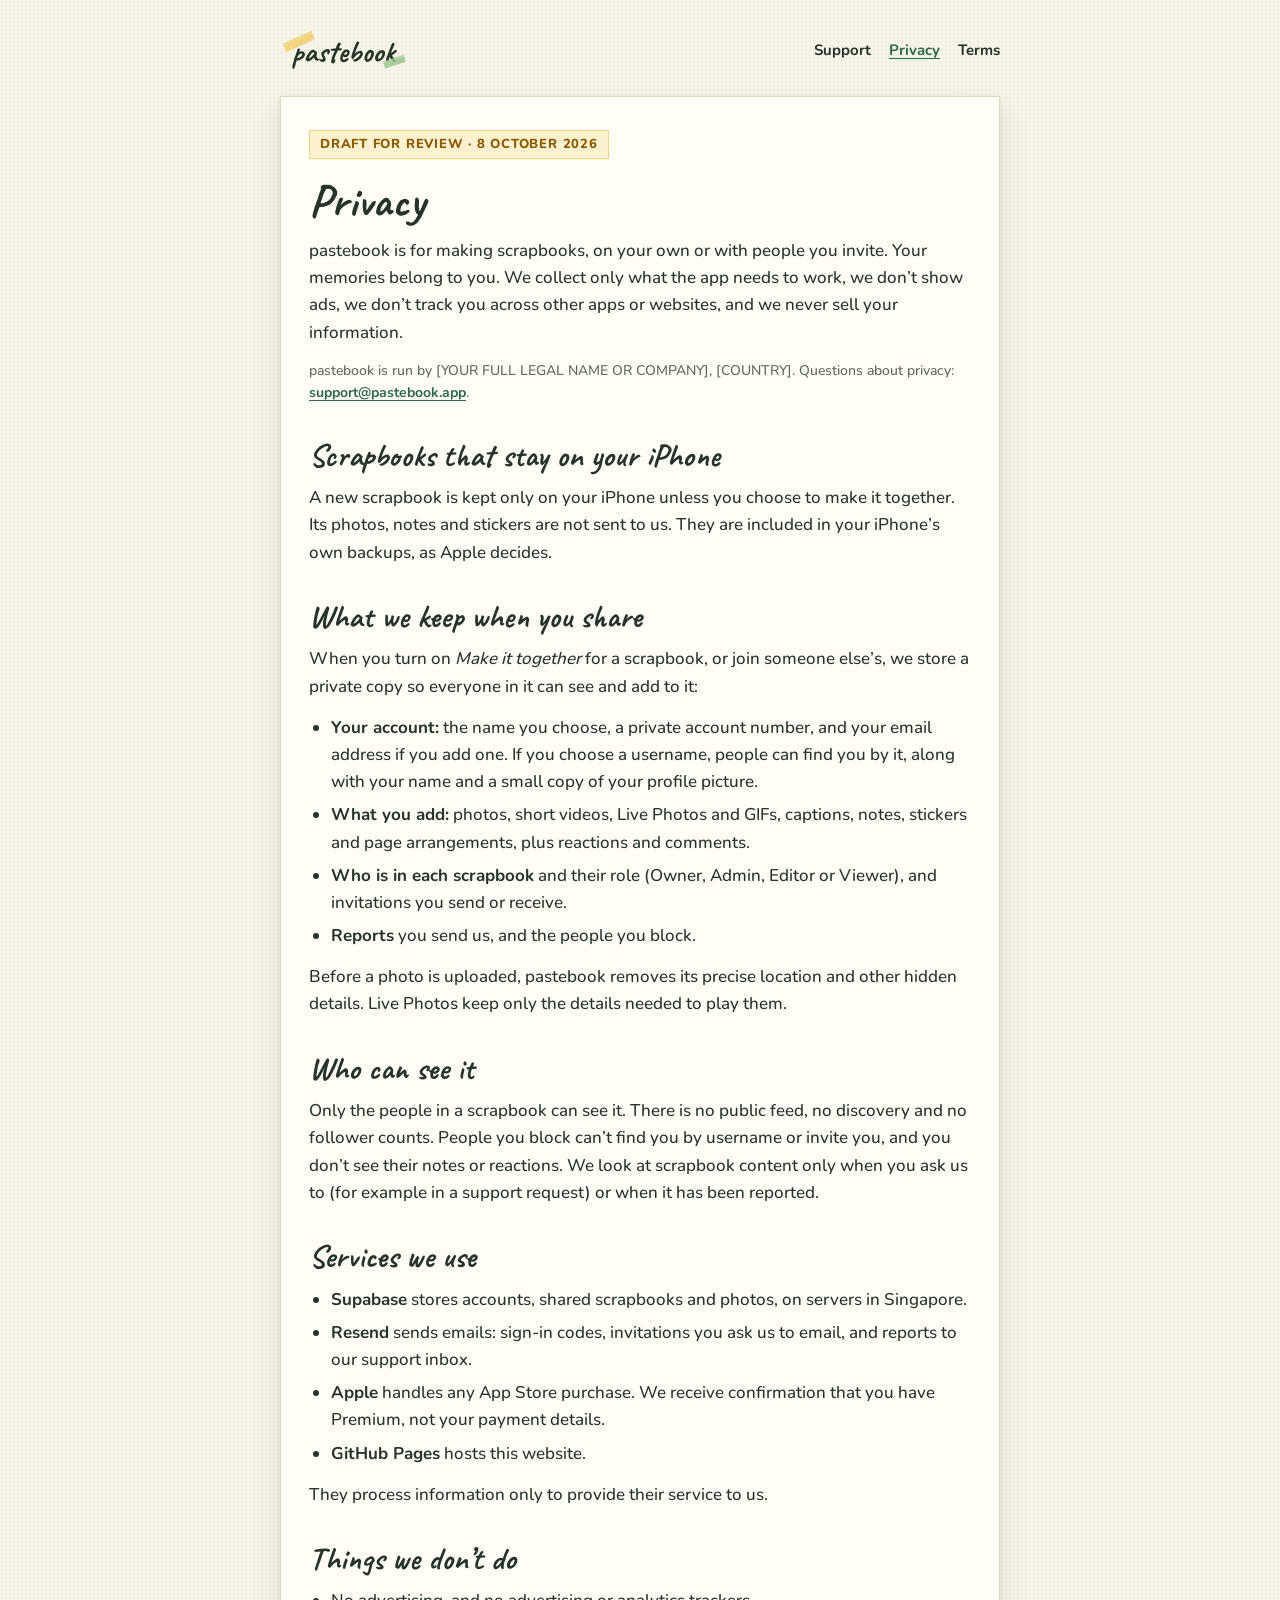
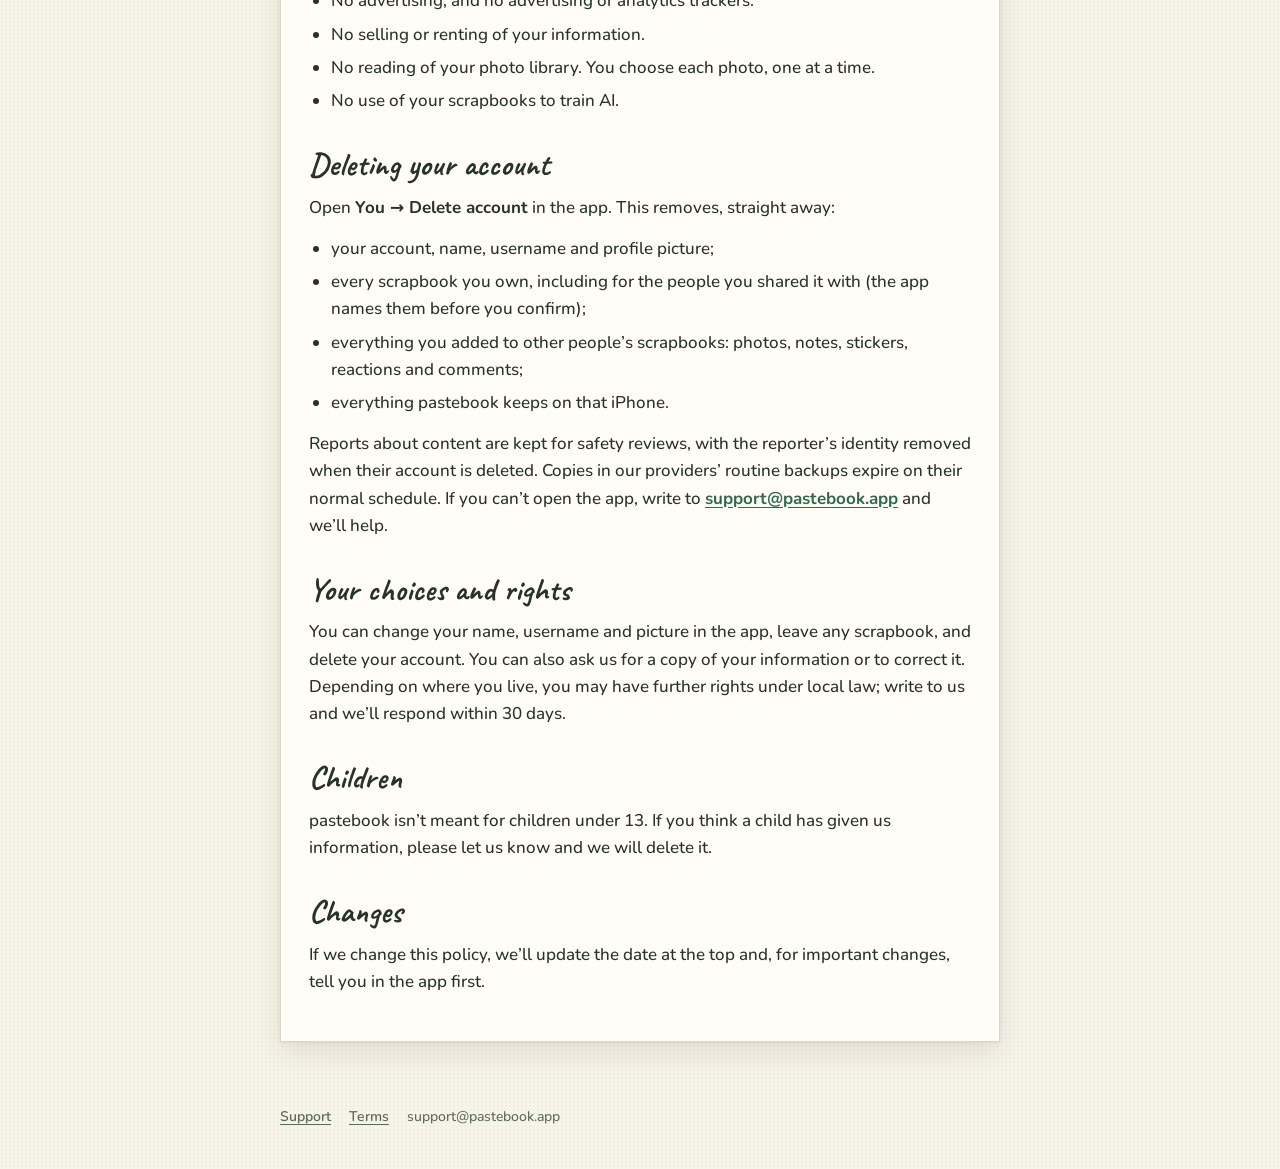
==== privacy/index.html @ 36720c3c "Publish the pastebook website Invitation page, Privacy, Terms and Support, with the Apple link file." ====
<!doctype html>
<html lang="en">
<head>
<meta charset="utf-8">
<meta name="viewport" content="width=device-width, initial-scale=1">
<title>Privacy · pastebook</title>
<meta name="description" content="How pastebook handles your scrapbooks, photos and account.">
<link rel="icon" href="/icon.svg" type="image/svg+xml">
<link rel="apple-touch-icon" href="/apple-touch-icon.png">
<link rel="stylesheet" href="/style.css">
</head>
<body>
<header class="site">
  <a href="/"><img src="/logo.svg" alt="pastebook" width="129" height="44"></a>
  <nav><a href="/support/">Support</a><a href="/privacy/" aria-current="page">Privacy</a><a href="/terms/">Terms</a></nav>
</header>
<main>
<article class="sheet">
  <span class="draft">Draft for review · 8 October 2026</span>
  <h1>Privacy</h1>
  <p>pastebook is for making scrapbooks, on your own or with people you invite. Your memories belong to you. We collect only what the app needs to work, we don’t show ads, we don’t track you across other apps or websites, and we never sell your information.</p>
  <p class="meta">pastebook is run by [YOUR FULL LEGAL NAME OR COMPANY], [COUNTRY]. Questions about privacy: <a href="mailto:support@pastebook.app">support@pastebook.app</a>.</p>

  <h2>Scrapbooks that stay on your iPhone</h2>
  <p>A new scrapbook is kept only on your iPhone unless you choose to make it together. Its photos, notes and stickers are not sent to us. They are included in your iPhone’s own backups, as Apple decides.</p>

  <h2>What we keep when you share</h2>
  <p>When you turn on <em>Make it together</em> for a scrapbook, or join someone else’s, we store a private copy so everyone in it can see and add to it:</p>
  <ul>
    <li><strong>Your account:</strong> the name you choose, a private account number, and your email address if you add one. If you choose a username, people can find you by it, along with your name and a small copy of your profile picture.</li>
    <li><strong>What you add:</strong> photos, short videos, Live Photos and GIFs, captions, notes, stickers and page arrangements, plus reactions and comments.</li>
    <li><strong>Who is in each scrapbook</strong> and their role (Owner, Admin, Editor or Viewer), and invitations you send or receive.</li>
    <li><strong>Reports</strong> you send us, and the people you block.</li>
  </ul>
  <p>Before a photo is uploaded, pastebook removes its precise location and other hidden details. Live Photos keep only the details needed to play them.</p>

  <h2>Who can see it</h2>
  <p>Only the people in a scrapbook can see it. There is no public feed, no discovery and no follower counts. People you block can’t find you by username or invite you, and you don’t see their notes or reactions. We look at scrapbook content only when you ask us to (for example in a support request) or when it has been reported.</p>

  <h2>Services we use</h2>
  <ul>
    <li><strong>Supabase</strong> stores accounts, shared scrapbooks and photos, on servers in Singapore.</li>
    <li><strong>Resend</strong> sends emails: sign-in codes, invitations you ask us to email, and reports to our support inbox.</li>
    <li><strong>Apple</strong> handles any App Store purchase. We receive confirmation that you have Premium, not your payment details.</li>
    <li><strong>GitHub Pages</strong> hosts this website.</li>
  </ul>
  <p>They process information only to provide their service to us.</p>

  <h2>Things we don’t do</h2>
  <ul>
    <li>No advertising, and no advertising or analytics trackers.</li>
    <li>No selling or renting of your information.</li>
    <li>No reading of your photo library. You choose each photo, one at a time.</li>
    <li>No use of your scrapbooks to train AI.</li>
  </ul>

  <h2>Deleting your account</h2>
  <p>Open <strong>You → Delete account</strong> in the app. This removes, straight away:</p>
  <ul>
    <li>your account, name, username and profile picture;</li>
    <li>every scrapbook you own, including for the people you shared it with (the app names them before you confirm);</li>
    <li>everything you added to other people’s scrapbooks: photos, notes, stickers, reactions and comments;</li>
    <li>everything pastebook keeps on that iPhone.</li>
  </ul>
  <p>Reports about content are kept for safety reviews, with the reporter’s identity removed when their account is deleted. Copies in our providers’ routine backups expire on their normal schedule. If you can’t open the app, write to <a href="mailto:support@pastebook.app">support@pastebook.app</a> and we’ll help.</p>

  <h2>Your choices and rights</h2>
  <p>You can change your name, username and picture in the app, leave any scrapbook, and delete your account. You can also ask us for a copy of your information or to correct it. Depending on where you live, you may have further rights under local law; write to us and we’ll respond within 30 days.</p>

  <h2>Children</h2>
  <p>pastebook isn’t meant for children under 13. If you think a child has given us information, please let us know and we will delete it.</p>

  <h2>Changes</h2>
  <p>If we change this policy, we’ll update the date at the top and, for important changes, tell you in the app first.</p>
</article>
</main>
<footer>
  <a href="/support/">Support</a>
  <a href="/terms/">Terms</a>
  <span>support@pastebook.app</span>
</footer>
</body>
</html>
---- style.css ----
/* pastebook website. Pressed garden palette, bundled OFL fonts, no trackers. */
@font-face { font-family: "Caveat"; src: url("/fonts/Caveat.ttf") format("truetype"); font-weight: 400 700; font-display: swap; }
@font-face { font-family: "Nunito"; src: url("/fonts/Nunito.ttf") format("truetype"); font-weight: 200 1000; font-display: swap; }

:root {
  --paper: #F7F4EA; --sheet: #FFFDF6; --line: #DCD8C6;
  --ink: #263428; --soft: #5C6A5D; --accent: #2E6A4B;
  --butter: rgba(242, 207, 107, .82); --sage: #9CC48C; --blush: #F1B2A6;
}
* { box-sizing: border-box; }
html { -webkit-text-size-adjust: 100%; }
body {
  margin: 0; background: var(--paper); color: var(--ink);
  font: 500 17px/1.6 "Nunito", system-ui, sans-serif;
  background-image: radial-gradient(rgba(120, 100, 60, .05) 1px, transparent 1px); background-size: 4px 4px;
}
a { color: var(--accent); font-weight: 700; text-underline-offset: 3px; }
a:hover { color: #1F4A34; }
header.site { max-width: 760px; margin: 0 auto; padding: 28px 20px 0; display: flex; align-items: center; justify-content: space-between; gap: 16px; flex-wrap: wrap; }
header.site img { height: 44px; width: auto; display: block; }
header.site nav { display: flex; gap: 18px; flex-wrap: wrap; font-size: 15px; }
header.site nav a { text-decoration: none; color: var(--ink); }
header.site nav a[aria-current="page"] { color: var(--accent); text-decoration: underline; }
main { max-width: 760px; margin: 0 auto; padding: 24px 20px 64px; }
.sheet {
  background: var(--sheet); border: 1px solid var(--line); padding: 32px 28px; position: relative;
  box-shadow: 0 10px 30px rgba(50, 35, 10, .10), 0 1px 3px rgba(50, 35, 10, .08);
}
.sheet.tape::before {
  content: ""; position: absolute; top: -12px; left: 50%; width: 92px; height: 24px; margin-left: -46px;
  background: var(--butter); transform: rotate(-3deg);
}
h1, h2 { font-family: "Caveat", cursive; font-weight: 700; line-height: 1.05; margin: 0 0 12px; }
h1 { font-size: 46px; }
h2 { font-size: 32px; margin-top: 34px; }
h3 { font-size: 18px; margin: 22px 0 6px; }
p, ul { margin: 0 0 14px; }
ul { padding-left: 22px; }
li { margin-bottom: 6px; }
.soft { color: var(--soft); }
.meta { font-size: 14px; color: var(--soft); }
.draft { display: inline-block; font-size: 13px; font-weight: 800; letter-spacing: .06em; text-transform: uppercase;
  color: #8A5A00; background: #FBF1CF; border: 1px solid #E8D690; padding: 3px 10px; margin-bottom: 18px; }
.button {
  display: inline-block; background: var(--accent); color: #fff; text-decoration: none; font-weight: 800;
  padding: 13px 22px; border-radius: 14px; box-shadow: 0 3px 8px rgba(30, 60, 40, .3);
}
.button:hover { color: #fff; background: #285E42; }
.note { background: rgba(156, 196, 140, .25); border: 1px solid rgba(156, 196, 140, .7); padding: 14px 16px; margin: 18px 0; }
footer { max-width: 760px; margin: 0 auto; padding: 0 20px 40px; font-size: 14px; color: var(--soft); display: flex; gap: 18px; flex-wrap: wrap; }
footer a { color: var(--soft); font-weight: 600; }
.hero { text-align: center; padding: 40px 28px; }
.hero img.icon { width: 112px; height: 112px; transform: rotate(-4deg); }
.hero h1 { font-size: 56px; margin-top: 18px; }
.steps li { margin-bottom: 10px; }
@media (max-width: 520px) {
  .sheet { padding: 26px 20px; }
  h1 { font-size: 40px; }
  .hero h1 { font-size: 46px; }
}
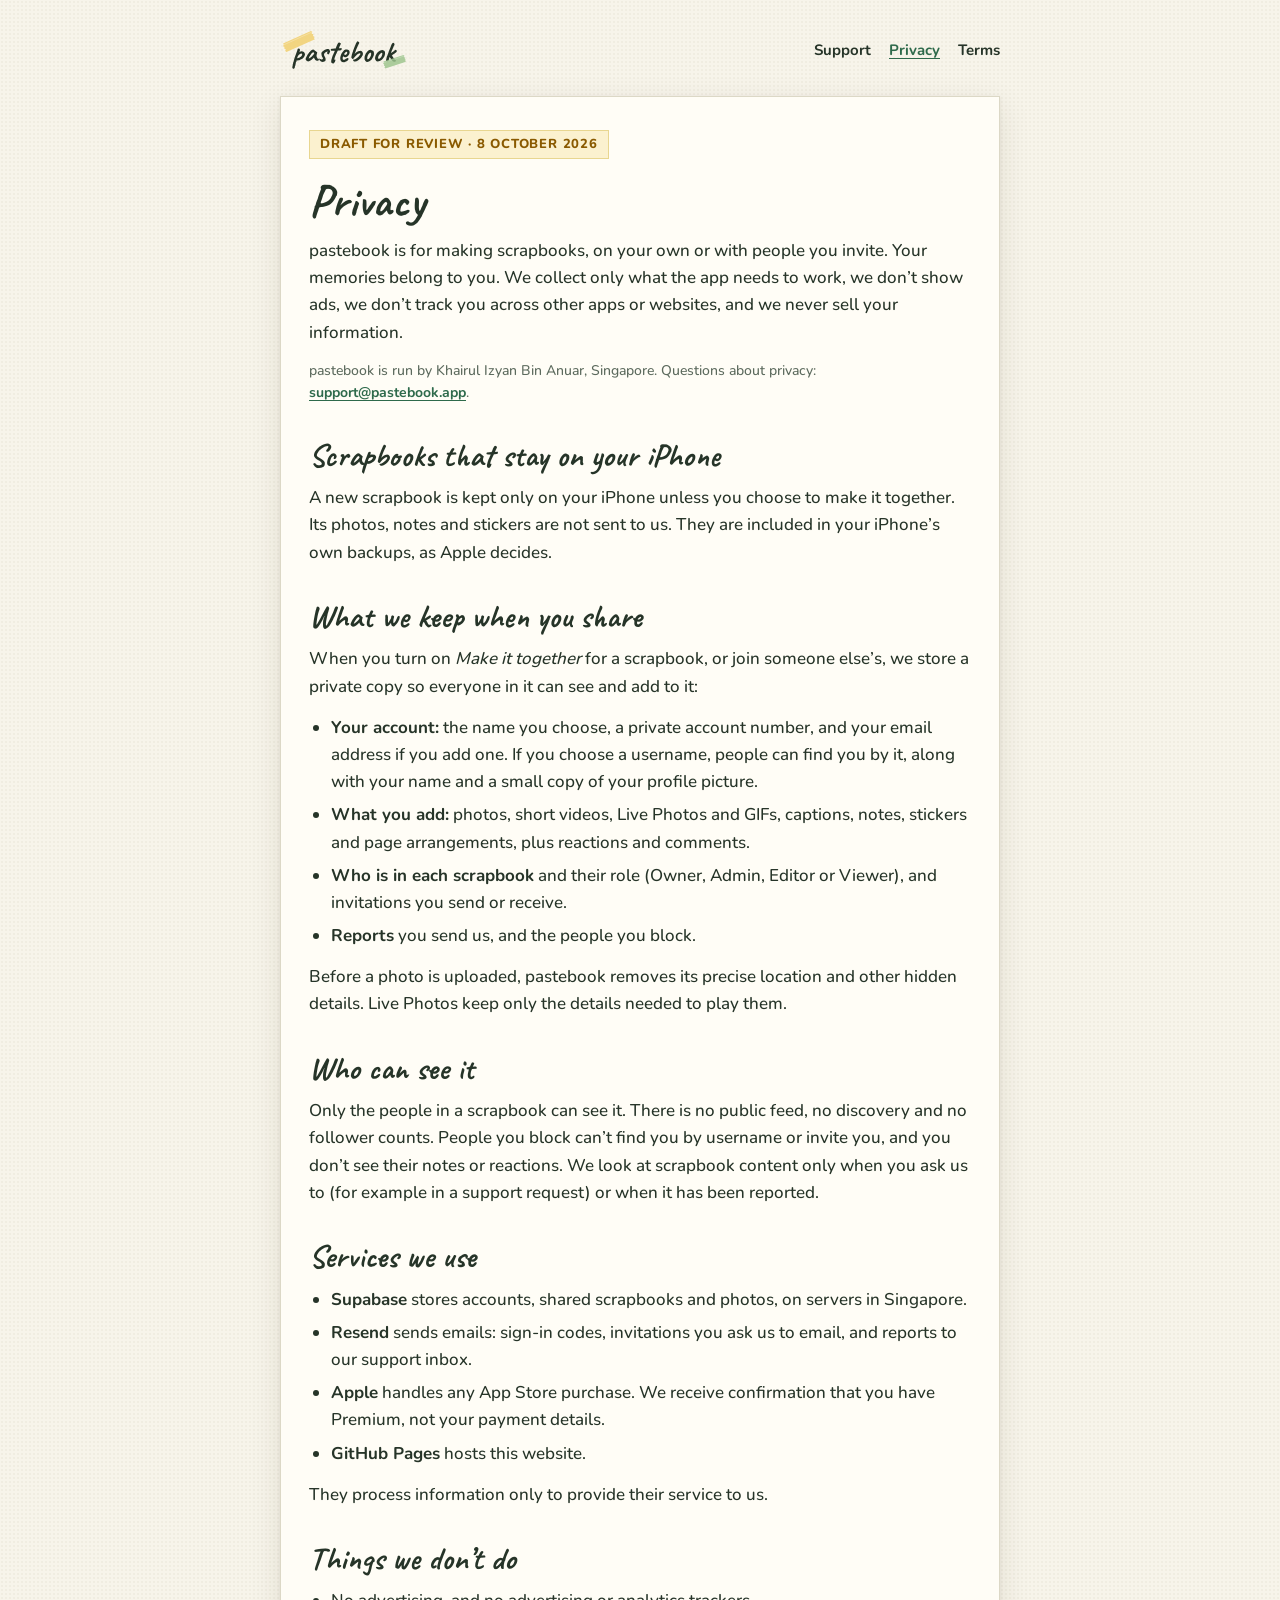
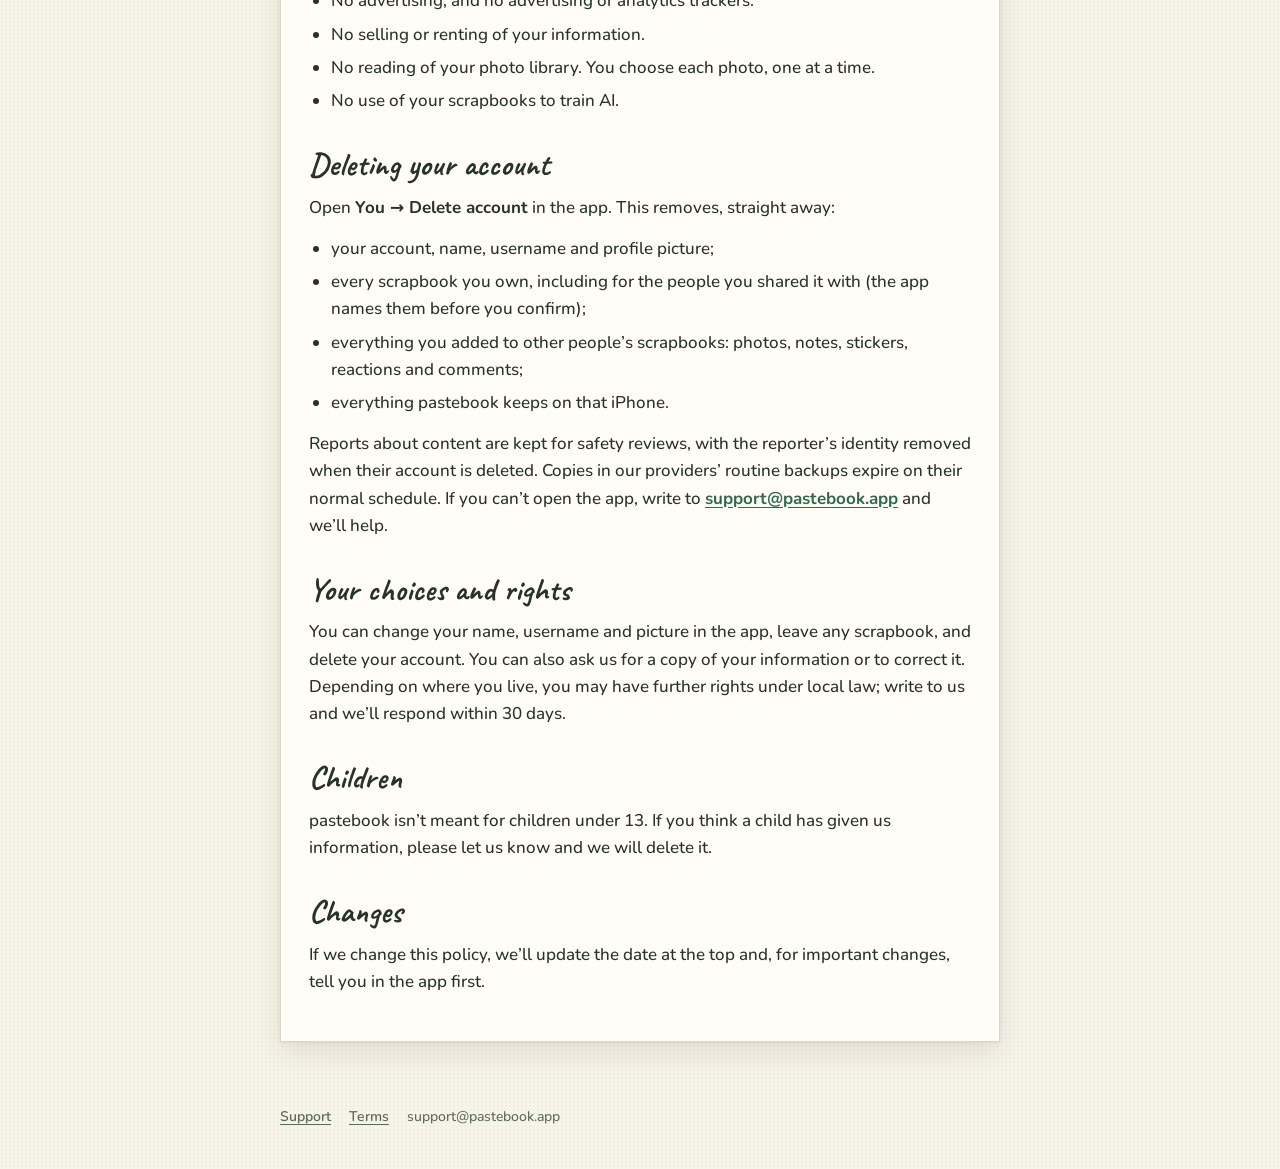
==== commit 5344f6d3: "Name who runs pastebook in the privacy policy and terms Co-Authored-By: Claude Opus 5.5 <noreply@ant" ====
--- a/privacy/index.html
+++ b/privacy/index.html
@@ -19,7 +19,7 @@
   <span class="draft">Draft for review · 8 October 2026</span>
   <h1>Privacy</h1>
   <p>pastebook is for making scrapbooks, on your own or with people you invite. Your memories belong to you. We collect only what the app needs to work, we don’t show ads, we don’t track you across other apps or websites, and we never sell your information.</p>
-  <p class="meta">pastebook is run by [YOUR FULL LEGAL NAME OR COMPANY], [COUNTRY]. Questions about privacy: <a href="mailto:support@pastebook.app">support@pastebook.app</a>.</p>
+  <p class="meta">pastebook is run by Khairul Izyan Bin Anuar, Singapore. Questions about privacy: <a href="mailto:support@pastebook.app">support@pastebook.app</a>.</p>
 
   <h2>Scrapbooks that stay on your iPhone</h2>
   <p>A new scrapbook is kept only on your iPhone unless you choose to make it together. Its photos, notes and stickers are not sent to us. They are included in your iPhone’s own backups, as Apple decides.</p>
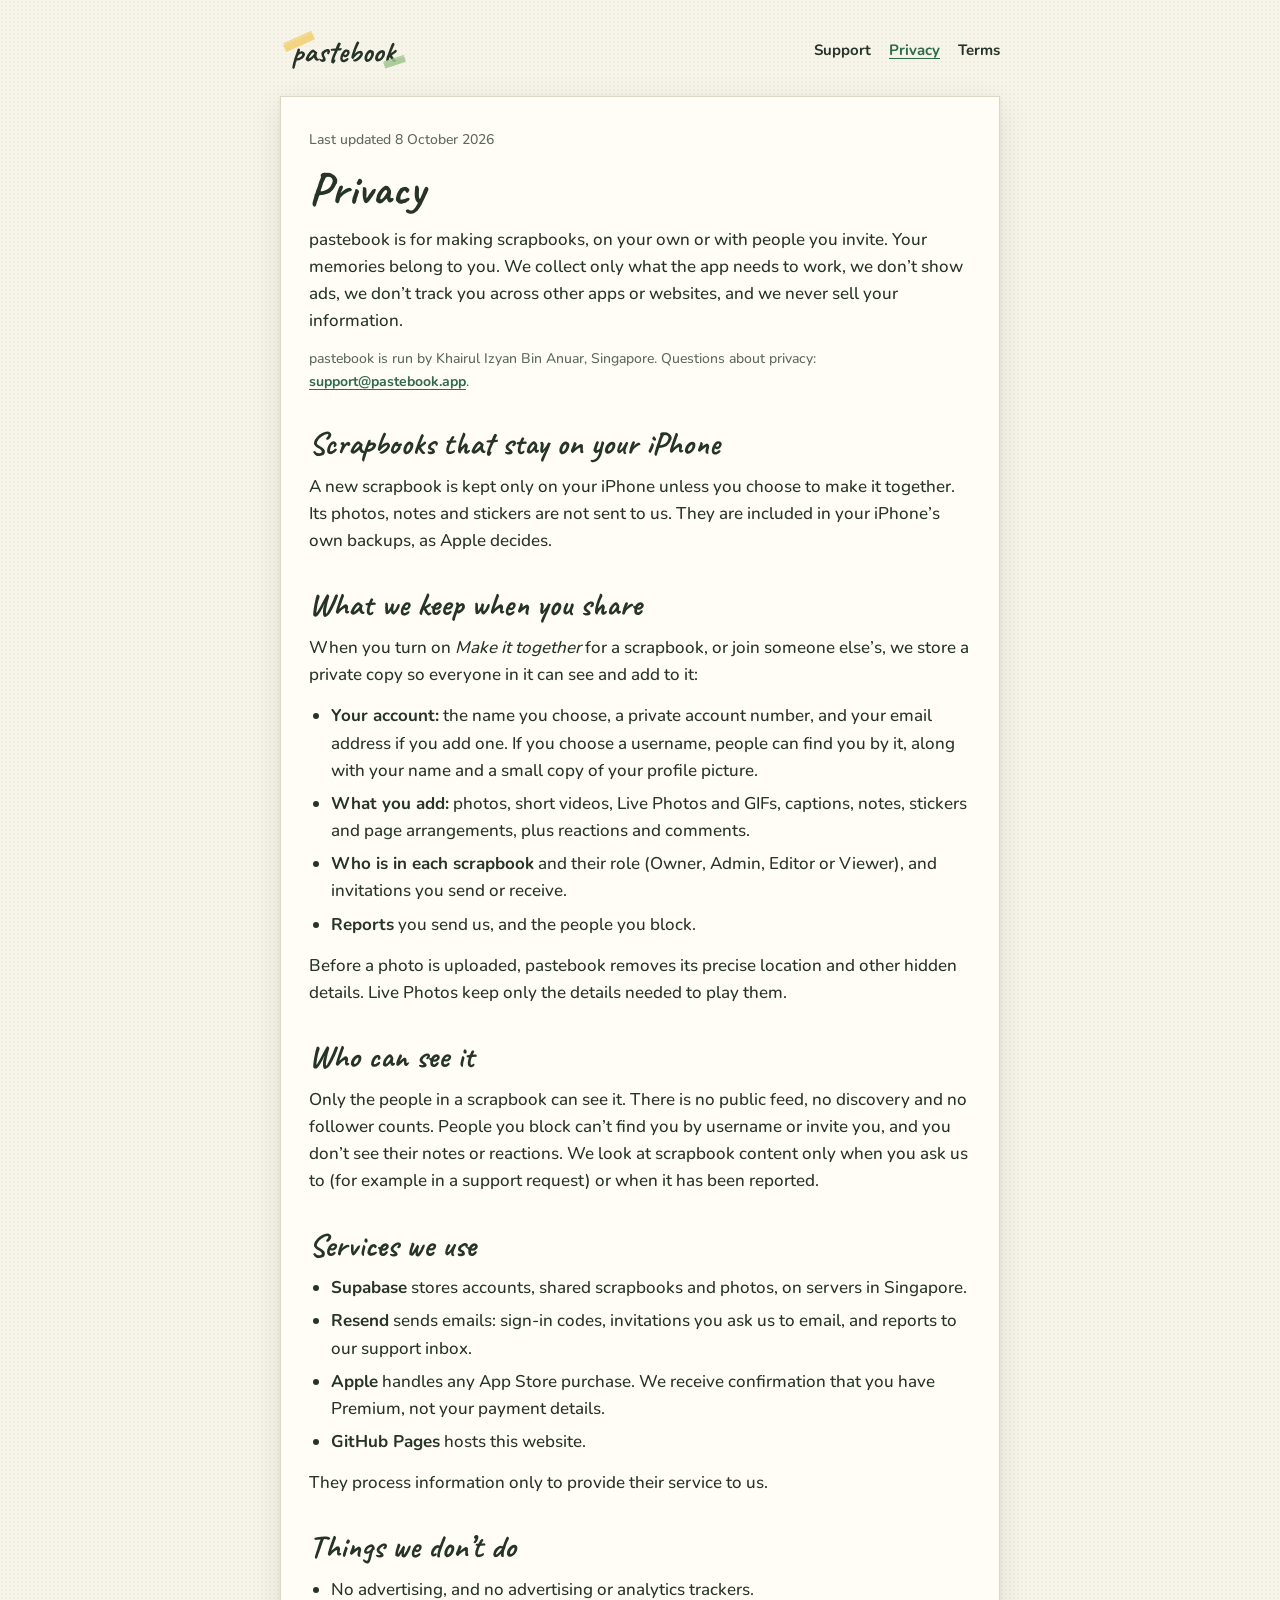
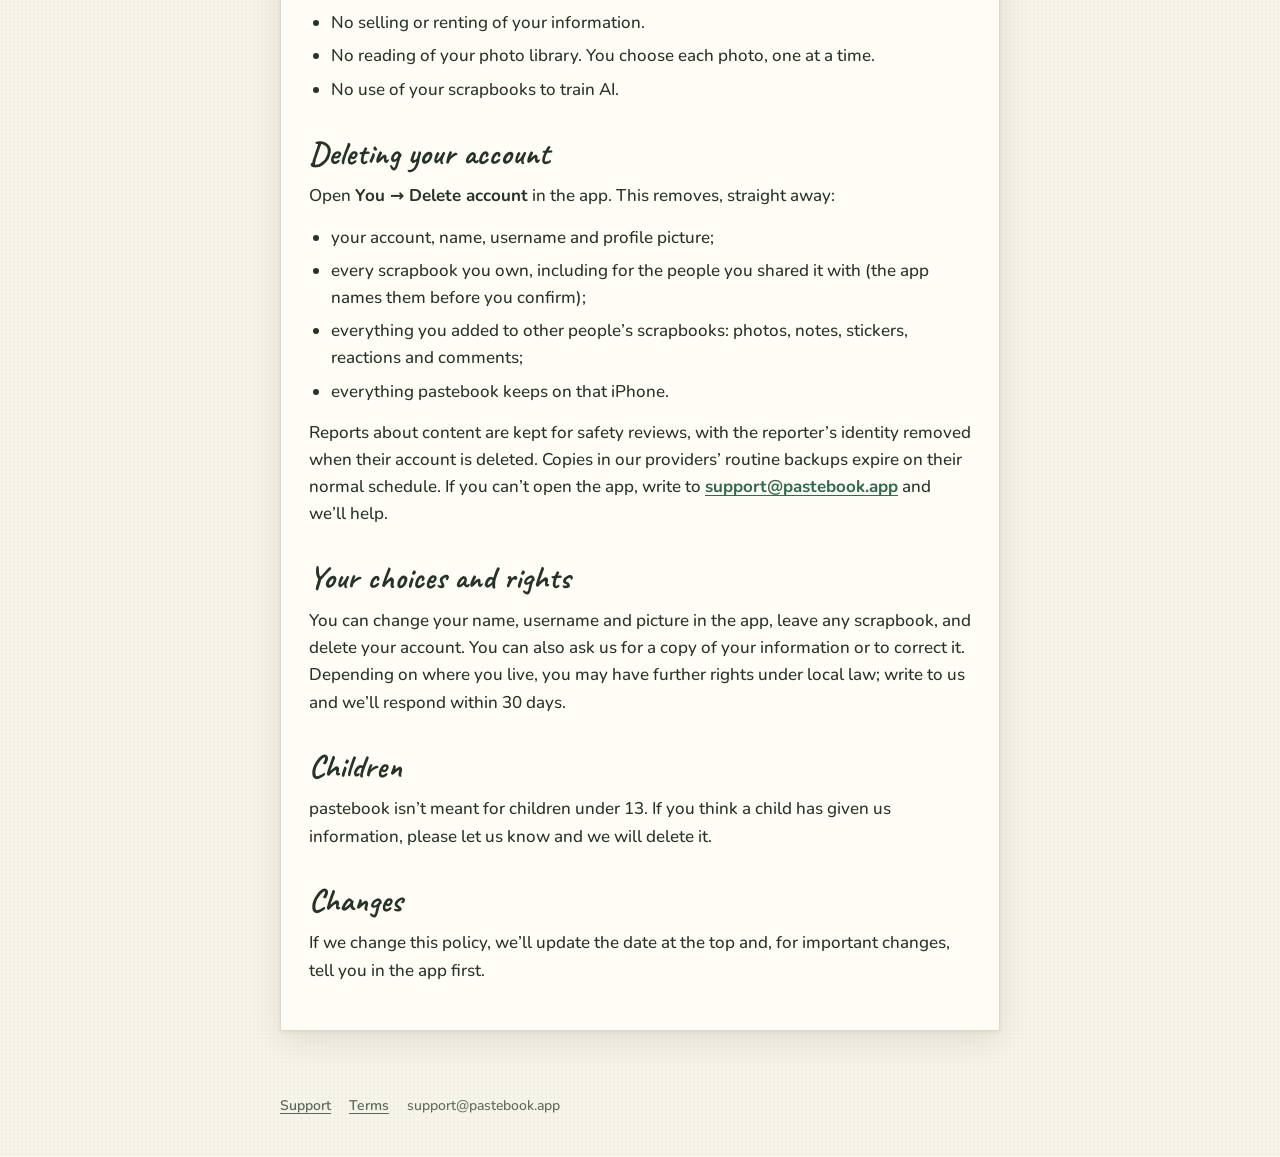
==== commit 49687d13: "Publish the privacy policy and terms Co-Authored-By: Claude Opus 5.5 <noreply@anthropic.com>" ====
--- a/privacy/index.html
+++ b/privacy/index.html
@@ -16,7 +16,7 @@
 </header>
 <main>
 <article class="sheet">
-  <span class="draft">Draft for review · 8 October 2026</span>
+  <p class="meta">Last updated 8 October 2026</p>
   <h1>Privacy</h1>
   <p>pastebook is for making scrapbooks, on your own or with people you invite. Your memories belong to you. We collect only what the app needs to work, we don’t show ads, we don’t track you across other apps or websites, and we never sell your information.</p>
   <p class="meta">pastebook is run by Khairul Izyan Bin Anuar, Singapore. Questions about privacy: <a href="mailto:support@pastebook.app">support@pastebook.app</a>.</p>
